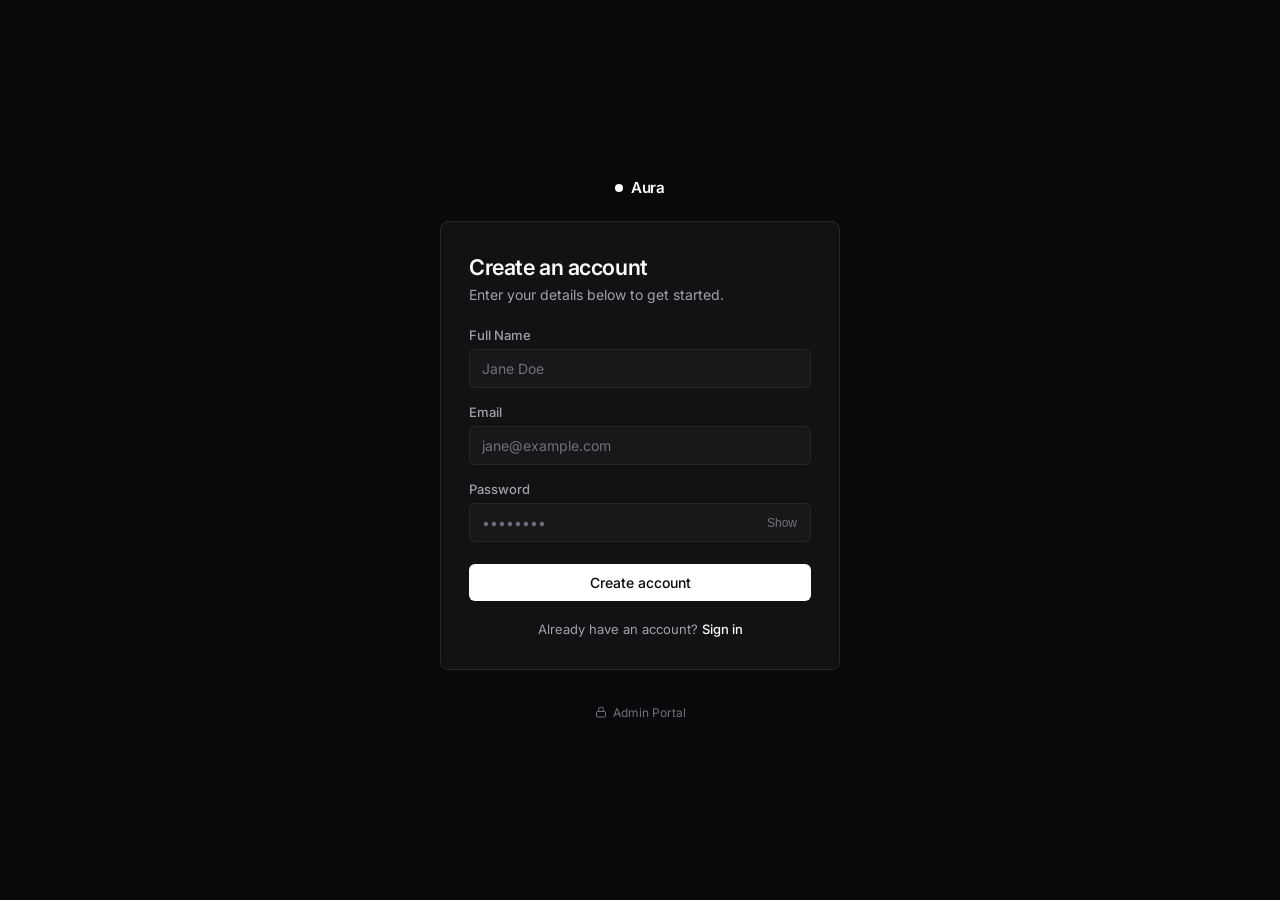
==== index.html @ 303a5f4d "Add files via upload" ====
<!DOCTYPE html>
<html lang="en">
<head>
  <meta charset="UTF-8">
  <meta name="viewport" content="width=device-width, initial-scale=1.0">
  <title>Sign Up</title>
  <!-- Minimalist Inter font -->
  <link rel="preconnect" href="https://fonts.googleapis.com">
  <link rel="preconnect" href="https://fonts.gstatic.com" crossorigin>
  <link href="https://fonts.googleapis.com/css2?family=Inter:wght@400;500;600&display=swap" rel="stylesheet">
  <link rel="stylesheet" href="./style.css">
</head>
<body>

  <main class="auth-wrapper">
    <!-- Brand Mark -->
    <div class="brand">
      <div class="brand-dot"></div>
      <span class="brand-title">Aura</span>
    </div>

    <!-- Public Sign Up Form Card -->
    <div class="auth-card" id="formCard">
      <header class="auth-header">
        <h1>Create an account</h1>
        <p>Enter your details below to get started.</p>
      </header>

      <!-- Minimal Inline Notice -->
      <div id="statusNotice" class="notice hidden" role="alert"></div>

      <form id="signupForm" novalidate autocomplete="off">
        <div class="field">
          <label for="name">Full Name</label>
          <input 
            type="text" 
            id="name" 
            placeholder="Jane Doe" 
            required 
            autocomplete="name"
          />
        </div>

        <div class="field">
          <label for="email">Email</label>
          <input 
            type="email" 
            id="email" 
            placeholder="jane@example.com" 
            required 
            autocomplete="email"
          />
        </div>

        <div class="field">
          <label for="password">Password</label>
          <div class="input-container">
            <input 
              type="password" 
              id="password" 
              placeholder="••••••••" 
              required 
              autocomplete="new-password"
            />
            <button type="button" id="togglePass" class="text-toggle" aria-label="Toggle password">Show</button>
          </div>
        </div>

        <button type="submit" class="submit-btn" id="submitBtn">
          <span>Create account</span>
        </button>
      </form>

      <footer class="auth-footer">
        <span>Already have an account?</span>
        <a href="#signin">Sign in</a>
      </footer>
    </div>

    <!-- Success View for Public Users -->
    <div class="auth-card hidden" id="successCard">
      <div class="success-indicator">
        <svg viewBox="0 0 24 24" fill="none" stroke="currentColor" stroke-width="2">
          <path stroke-linecap="round" stroke-linejoin="round" d="M5 13l4 4L19 7"/>
        </svg>
      </div>
      <h2 class="success-title">You're on the list!</h2>
      <p class="success-desc">Your account has been created. We'll be in touch shortly.</p>

      <button type="button" class="secondary-btn" id="newSignupBtn">Register another account</button>
    </div>

    <!-- Subtle Admin Link (Discreet) -->
    <div class="page-footer">
      <a href="./admin.html" class="admin-link">
        <svg viewBox="0 0 24 24" fill="none" stroke="currentColor" stroke-width="2">
          <rect width="18" height="11" x="3" y="11" rx="2" ry="2"/>
          <path d="M7 11V7a5 5 0 0 1 10 0v4"/>
        </svg>
        Admin Portal
      </a>
    </div>

  </main>

  <script type="module" src="./app.js"></script>
</body>
</html>
---- style.css ----
:root {
  --bg: #09090b;
  --card-bg: #121215;
  --card-border: #27272a;
  --text-primary: #fafafa;
  --text-secondary: #a1a1aa;
  --text-tertiary: #71717a;
  --input-bg: #18181b;
  --input-border: #27272a;
  --input-focus: #52525b;
  --accent: #ffffff;
  --accent-text: #09090b;
  --error: #ef4444;
  --error-bg: rgba(239, 68, 68, 0.08);
  --success: #22c55e;
  --radius: 8px;
  --font: 'Inter', -apple-system, BlinkMacSystemFont, "Segoe UI", Roboto, sans-serif;
}

* {
  box-sizing: border-box;
  margin: 0;
  padding: 0;
}

body {
  font-family: var(--font);
  background-color: var(--bg);
  color: var(--text-primary);
  min-height: 100vh;
  display: flex;
  justify-content: center;
  align-items: center;
  padding: 40px 16px;
  -webkit-font-smoothing: antialiased;
}

/* Auth Wrapper */
.auth-wrapper {
  width: 100%;
  max-width: 400px;
  display: flex;
  flex-direction: column;
  gap: 24px;
}

/* Brand */
.brand {
  display: flex;
  align-items: center;
  justify-content: center;
  gap: 8px;
}

.brand-dot {
  width: 8px;
  height: 8px;
  border-radius: 50%;
  background-color: var(--accent);
}

.brand-title {
  font-size: 0.95rem;
  font-weight: 600;
  letter-spacing: -0.01em;
  color: var(--text-primary);
}

/* Auth Card */
.auth-card {
  background: var(--card-bg);
  border: 1px solid var(--card-border);
  border-radius: var(--radius);
  padding: 32px 28px;
  transition: all 0.2s ease;
}

.auth-card.hidden {
  display: none !important;
}

.auth-header {
  margin-bottom: 24px;
}

.auth-header h1 {
  font-size: 1.35rem;
  font-weight: 600;
  letter-spacing: -0.02em;
  color: var(--text-primary);
  margin-bottom: 6px;
}

.auth-header p {
  font-size: 0.875rem;
  color: var(--text-secondary);
}

/* Status Notice */
.notice {
  font-size: 0.8125rem;
  padding: 10px 12px;
  border-radius: 6px;
  margin-bottom: 18px;
  line-height: 1.4;
}

.notice.error {
  background: var(--error-bg);
  border: 1px solid rgba(239, 68, 68, 0.2);
  color: #fca5a5;
}

.notice.success {
  background: rgba(34, 197, 94, 0.08);
  border: 1px solid rgba(34, 197, 94, 0.2);
  color: #86efac;
}

.notice.hidden {
  display: none;
}

/* Form */
form {
  display: flex;
  flex-direction: column;
  gap: 16px;
}

.field {
  display: flex;
  flex-direction: column;
  gap: 6px;
}

label {
  font-size: 0.8125rem;
  font-weight: 500;
  color: var(--text-secondary);
}

.input-container {
  position: relative;
  display: flex;
  align-items: center;
}

input {
  width: 100%;
  background: var(--input-bg);
  border: 1px solid var(--input-border);
  border-radius: 6px;
  color: var(--text-primary);
  font-family: inherit;
  font-size: 0.875rem;
  padding: 10px 12px;
  outline: none;
  transition: border-color 0.15s ease, background 0.15s ease;
}

input:focus {
  border-color: var(--input-focus);
  background: #1c1c20;
}

input::placeholder {
  color: var(--text-tertiary);
}

.text-toggle {
  position: absolute;
  right: 10px;
  background: none;
  border: none;
  color: var(--text-tertiary);
  font-size: 0.75rem;
  font-weight: 500;
  cursor: pointer;
  padding: 4px;
}

.text-toggle:hover {
  color: var(--text-primary);
}

/* Buttons */
.submit-btn {
  background: var(--accent);
  color: var(--accent-text);
  border: none;
  border-radius: 6px;
  font-family: inherit;
  font-size: 0.875rem;
  font-weight: 500;
  padding: 10px 16px;
  cursor: pointer;
  margin-top: 6px;
  display: flex;
  align-items: center;
  justify-content: center;
  transition: opacity 0.15s ease;
}

.submit-btn:hover {
  opacity: 0.9;
}

.submit-btn:disabled {
  opacity: 0.4;
  cursor: not-allowed;
}

.secondary-btn {
  width: 100%;
  background: transparent;
  color: var(--text-secondary);
  border: 1px solid var(--card-border);
  border-radius: 6px;
  font-family: inherit;
  font-size: 0.875rem;
  padding: 9px 14px;
  cursor: pointer;
  transition: all 0.15s ease;
}

.secondary-btn:hover {
  background: var(--input-bg);
  color: var(--text-primary);
}

.pill-btn {
  background: var(--input-bg);
  border: 1px solid var(--card-border);
  color: var(--text-secondary);
  border-radius: 6px;
  font-family: inherit;
  font-size: 0.775rem;
  padding: 6px 12px;
  cursor: pointer;
  transition: all 0.15s ease;
}

.pill-btn:hover {
  color: var(--text-primary);
  border-color: var(--input-focus);
}

.pill-btn-danger:hover {
  color: var(--error);
  border-color: rgba(239, 68, 68, 0.4);
}

/* Footer */
.auth-footer {
  margin-top: 20px;
  text-align: center;
  font-size: 0.8125rem;
  color: var(--text-secondary);
  display: flex;
  justify-content: center;
  gap: 4px;
}

.auth-footer a {
  color: var(--text-primary);
  text-decoration: none;
  font-weight: 500;
}

.auth-footer a:hover {
  text-decoration: underline;
}

/* Discreet Admin Link */
.page-footer {
  text-align: center;
  margin-top: 8px;
}

.admin-link {
  display: inline-flex;
  align-items: center;
  gap: 6px;
  color: var(--text-tertiary);
  font-size: 0.75rem;
  text-decoration: none;
  transition: color 0.15s ease;
}

.admin-link svg {
  width: 12px;
  height: 12px;
}

.admin-link:hover {
  color: var(--text-secondary);
}

/* Success Card */
.success-indicator {
  width: 38px;
  height: 38px;
  border-radius: 50%;
  background: rgba(34, 197, 94, 0.1);
  color: var(--success);
  display: flex;
  align-items: center;
  justify-content: center;
  margin-bottom: 16px;
}

.success-indicator svg {
  width: 20px;
  height: 20px;
}

.success-title {
  font-size: 1.25rem;
  font-weight: 600;
  margin-bottom: 4px;
}

.success-desc {
  font-size: 0.875rem;
  color: var(--text-secondary);
  margin-bottom: 20px;
}

/* ===================================================
   ADMIN DASHBOARD STYLES
   =================================================== */

.admin-body {
  align-items: flex-start;
  padding: 40px 24px;
}

.lock-icon-badge {
  width: 36px;
  height: 36px;
  border-radius: 50%;
  background: rgba(255, 255, 255, 0.05);
  display: flex;
  align-items: center;
  justify-content: center;
  margin-bottom: 14px;
  color: var(--text-secondary);
}

.lock-icon-badge svg {
  width: 18px;
  height: 18px;
}

.admin-dashboard-container {
  width: 100%;
  max-width: 860px;
  margin: 0 auto;
  display: flex;
  flex-direction: column;
  gap: 20px;
  animation: fadeIn 0.2s ease-out;
}

.admin-dashboard-container.hidden {
  display: none !important;
}

.admin-nav {
  display: flex;
  justify-content: space-between;
  align-items: center;
  padding-bottom: 16px;
  border-bottom: 1px solid var(--card-border);
}

.nav-left {
  display: flex;
  align-items: center;
  gap: 12px;
}

.nav-right {
  display: flex;
  align-items: center;
  gap: 12px;
}

.nav-link {
  font-size: 0.8125rem;
  color: var(--text-secondary);
  text-decoration: none;
}

.nav-link:hover {
  color: var(--text-primary);
}

.badge {
  font-size: 0.7rem;
  padding: 2px 8px;
  border-radius: 999px;
  background: rgba(255, 255, 255, 0.08);
  border: 1px solid var(--card-border);
  color: var(--text-secondary);
}

.admin-header-section {
  display: flex;
  justify-content: space-between;
  align-items: flex-end;
  margin-top: 8px;
}

.admin-header-section h2 {
  font-size: 1.4rem;
  font-weight: 600;
}

.subtitle {
  font-size: 0.8125rem;
  color: var(--text-secondary);
  margin-top: 2px;
}

.admin-actions {
  display: flex;
  gap: 8px;
}

/* Search Bar */
.search-bar {
  position: relative;
  display: flex;
  align-items: center;
}

.search-bar svg {
  position: absolute;
  left: 12px;
  width: 16px;
  height: 16px;
  stroke: var(--text-tertiary);
}

.search-bar input {
  padding-left: 36px;
}

/* Admin Table */
.table-container {
  background: var(--card-bg);
  border: 1px solid var(--card-border);
  border-radius: var(--radius);
  overflow-x: auto;
}

.admin-table {
  width: 100%;
  border-collapse: collapse;
  font-size: 0.8125rem;
}

.admin-table th {
  background: var(--input-bg);
  text-align: left;
  padding: 10px 14px;
  color: var(--text-tertiary);
  font-weight: 500;
  border-bottom: 1px solid var(--card-border);
}

.admin-table td {
  padding: 12px 14px;
  border-bottom: 1px solid var(--card-border);
  color: var(--text-primary);
}

.admin-table tr:last-child td {
  border-bottom: none;
}

.admin-table tr:hover td {
  background: rgba(255, 255, 255, 0.015);
}

.email-link {
  color: var(--text-secondary);
  text-decoration: none;
}

.email-link:hover {
  color: var(--text-primary);
  text-decoration: underline;
}

.time-col {
  color: var(--text-tertiary);
  font-size: 0.775rem;
}

.action-col {
  text-align: right;
  width: 60px;
}

.del-btn {
  background: transparent;
  border: none;
  color: var(--text-tertiary);
  font-size: 1.1rem;
  cursor: pointer;
  padding: 2px 8px;
  border-radius: 4px;
  transition: all 0.15s ease;
}

.del-btn:hover {
  color: var(--error);
  background: var(--error-bg);
}

.empty-state {
  text-align: center;
  padding: 40px 14px !important;
  color: var(--text-tertiary);
}

@keyframes fadeIn {
  from { opacity: 0; transform: translateY(4px); }
  to { opacity: 1; transform: translateY(0); }
}
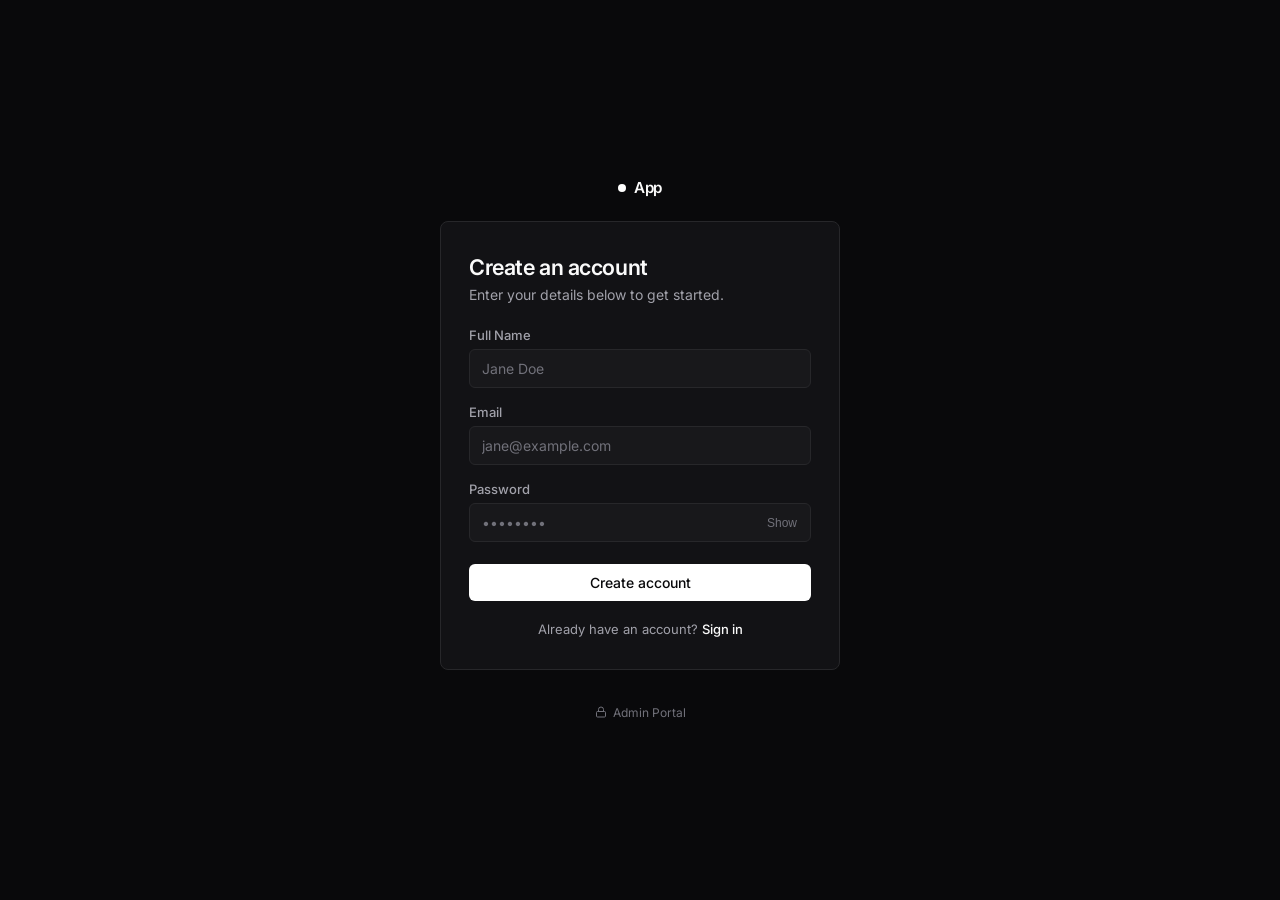
==== commit f5cbf313: "Change brand title from 'Aura' to 'App'" ====
--- a/index.html
+++ b/index.html
@@ -16,7 +16,7 @@
     <!-- Brand Mark -->
     <div class="brand">
       <div class="brand-dot"></div>
-      <span class="brand-title">Aura</span>
+      <span class="brand-title">App</span>
     </div>
 
     <!-- Public Sign Up Form Card -->
